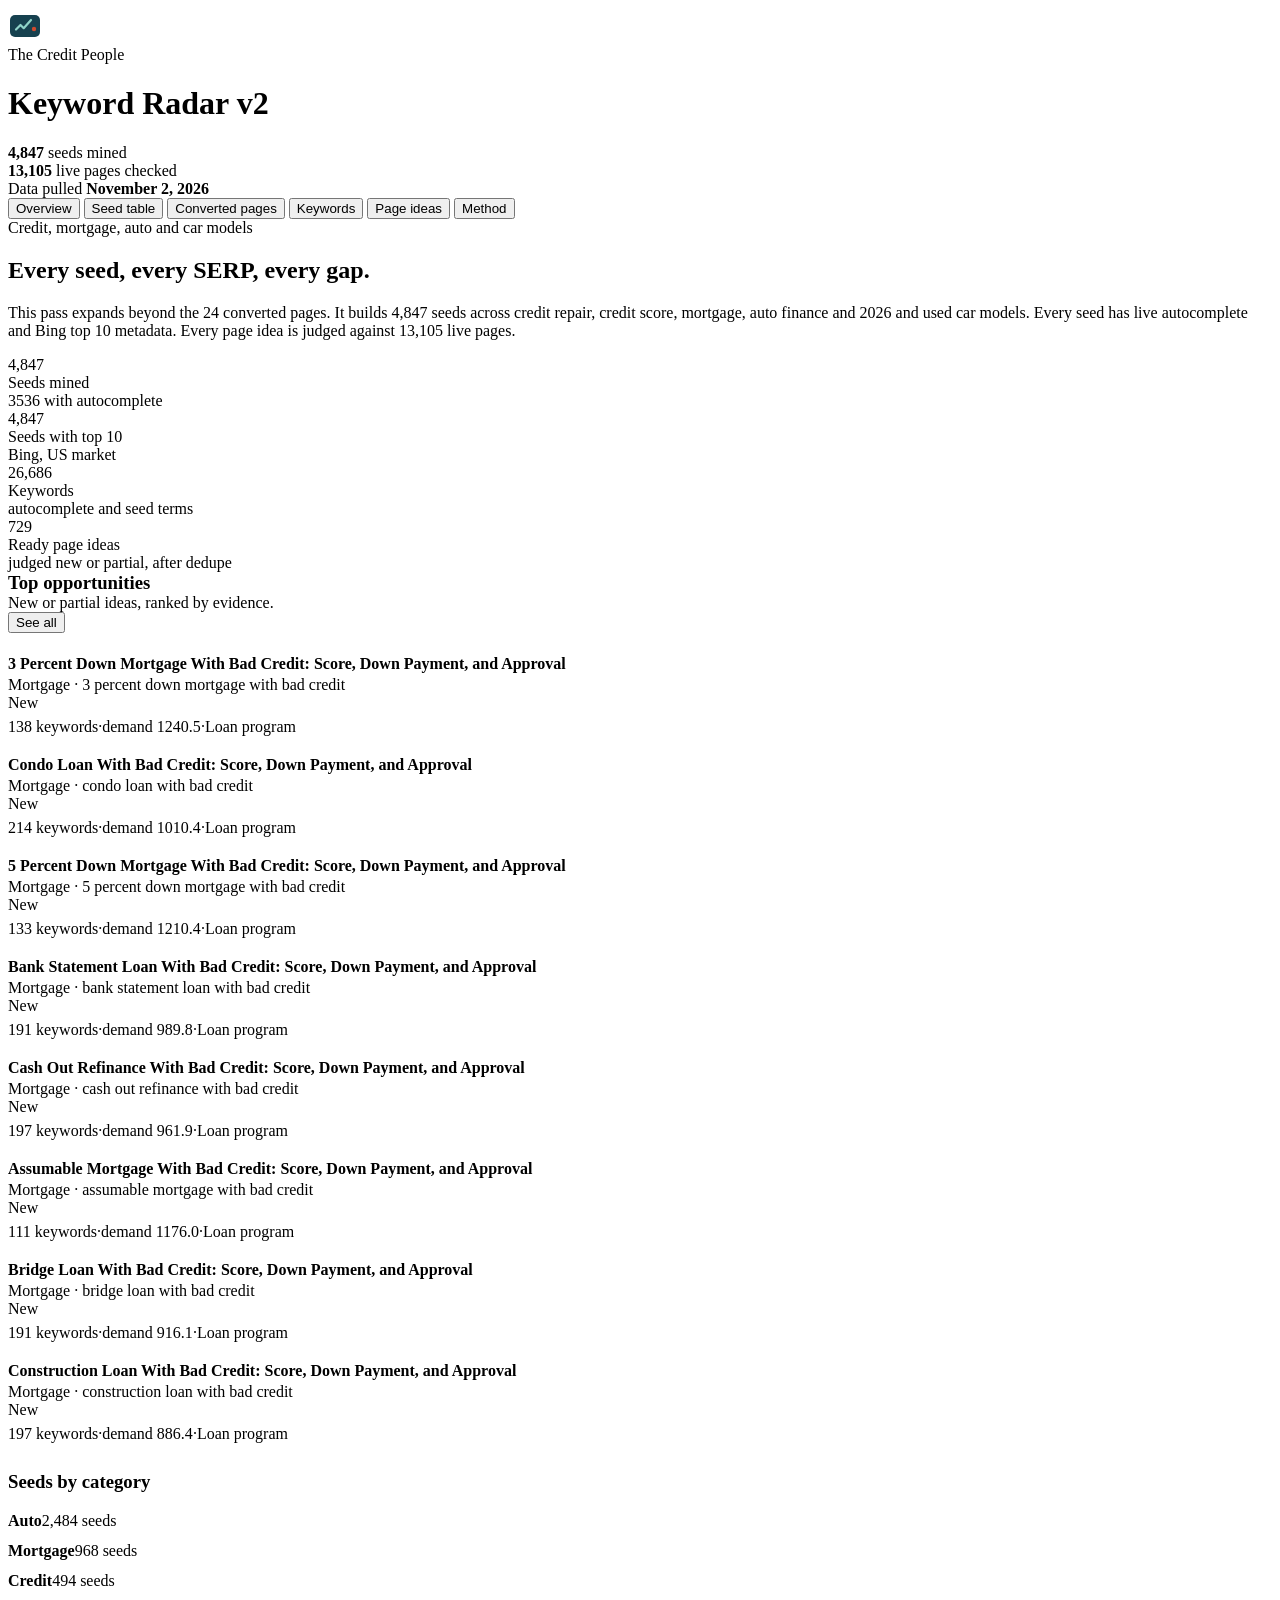
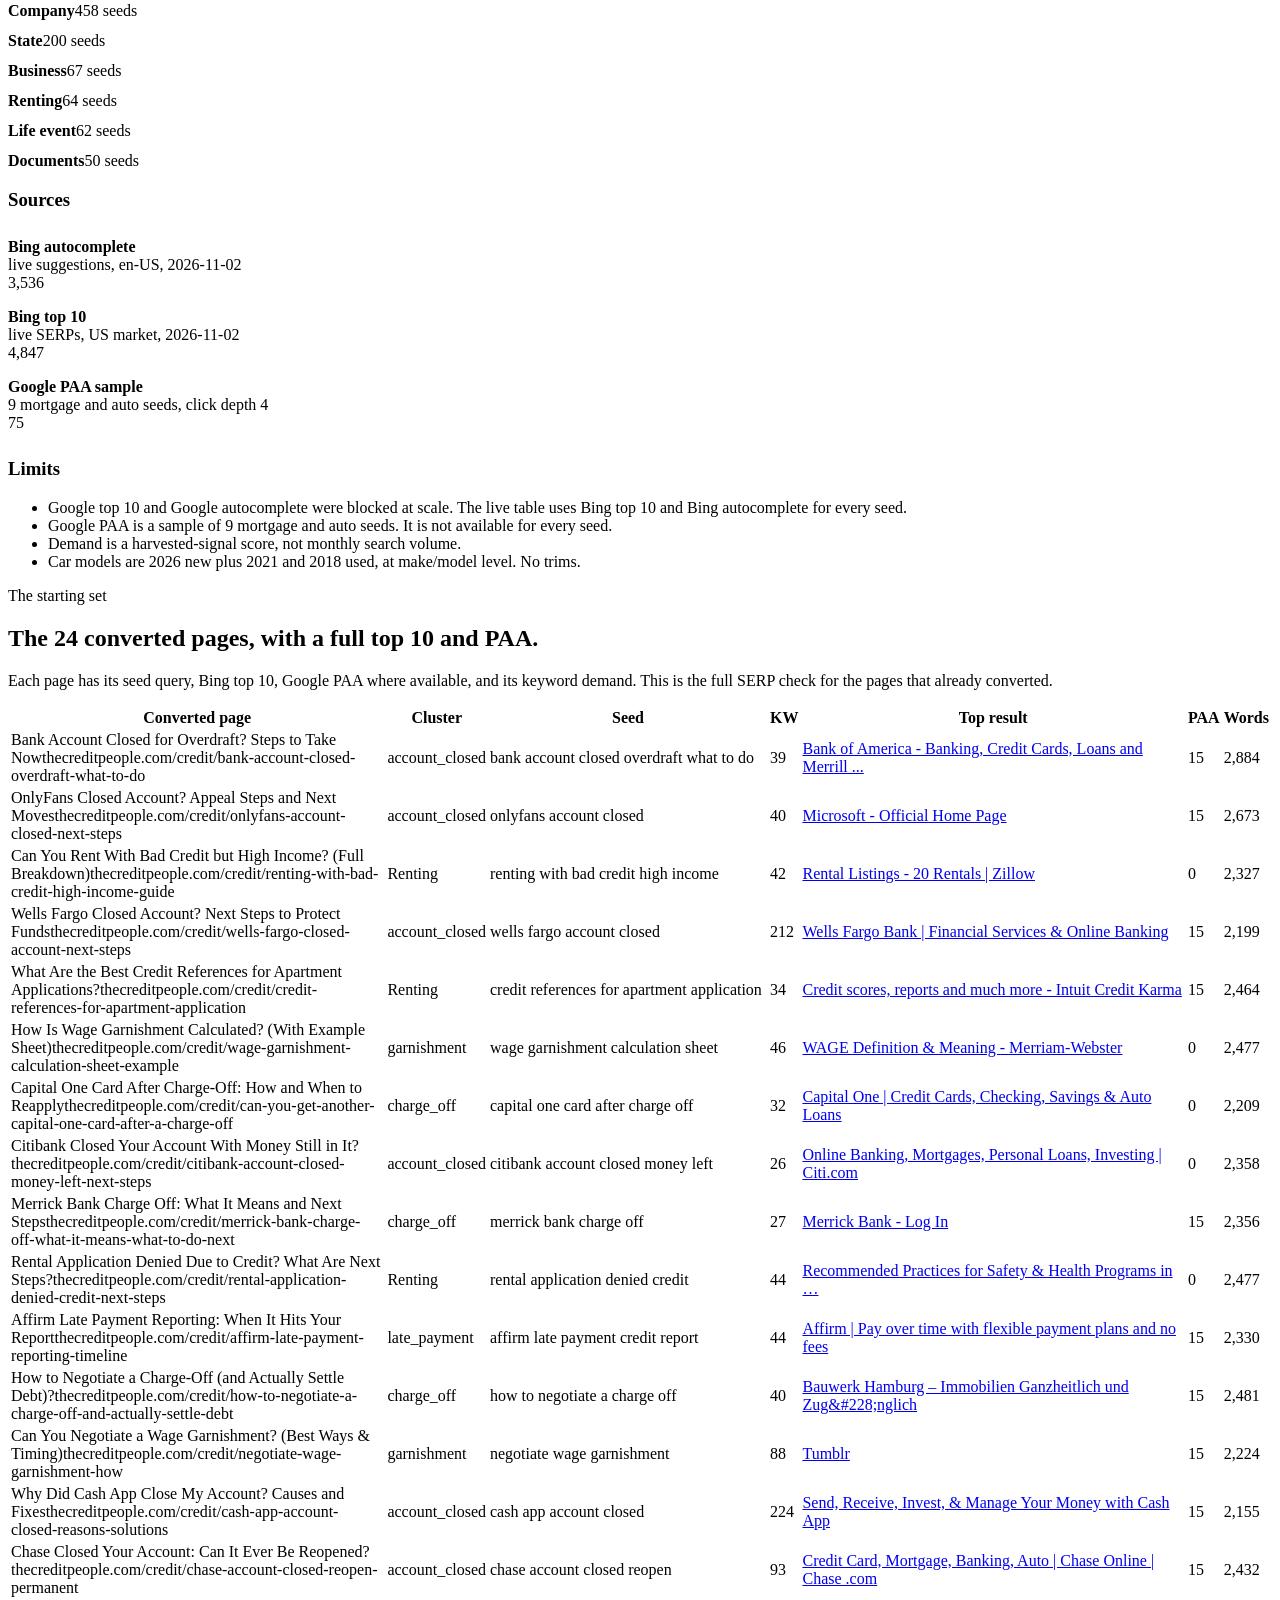
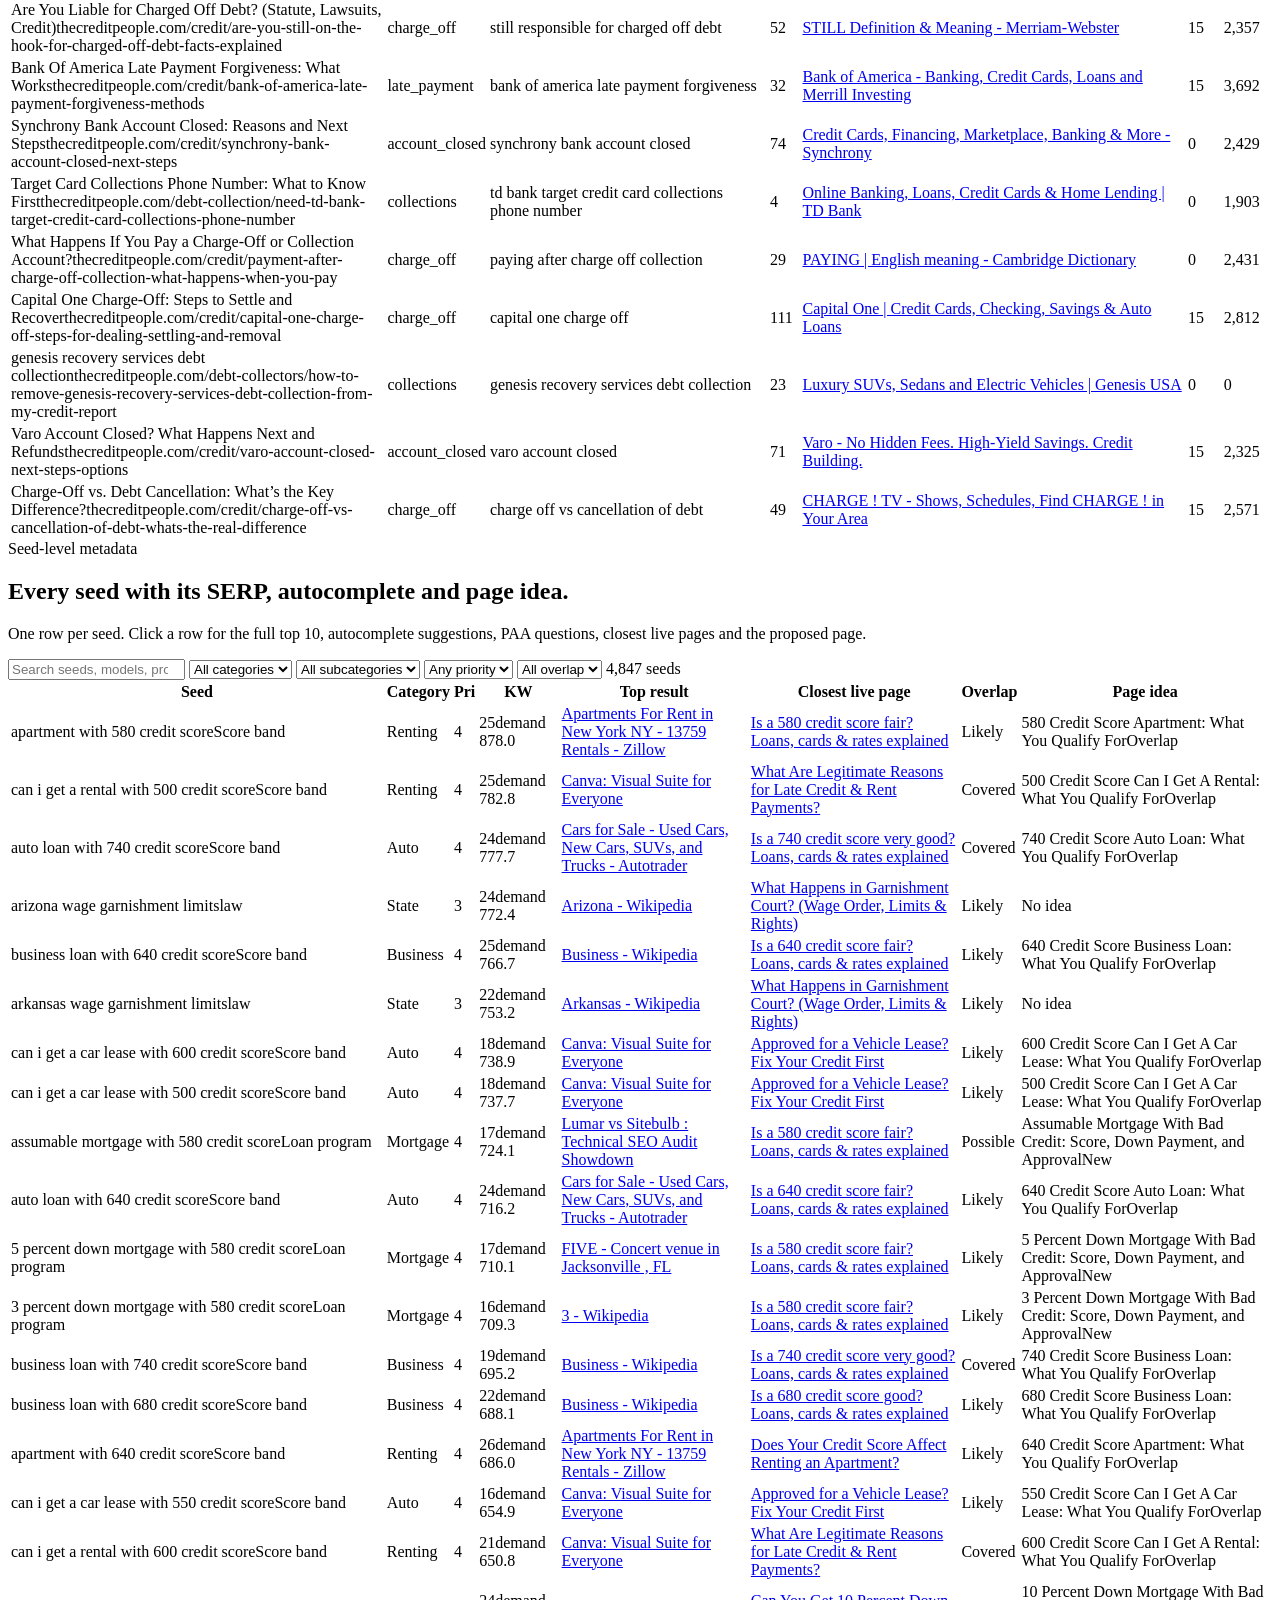
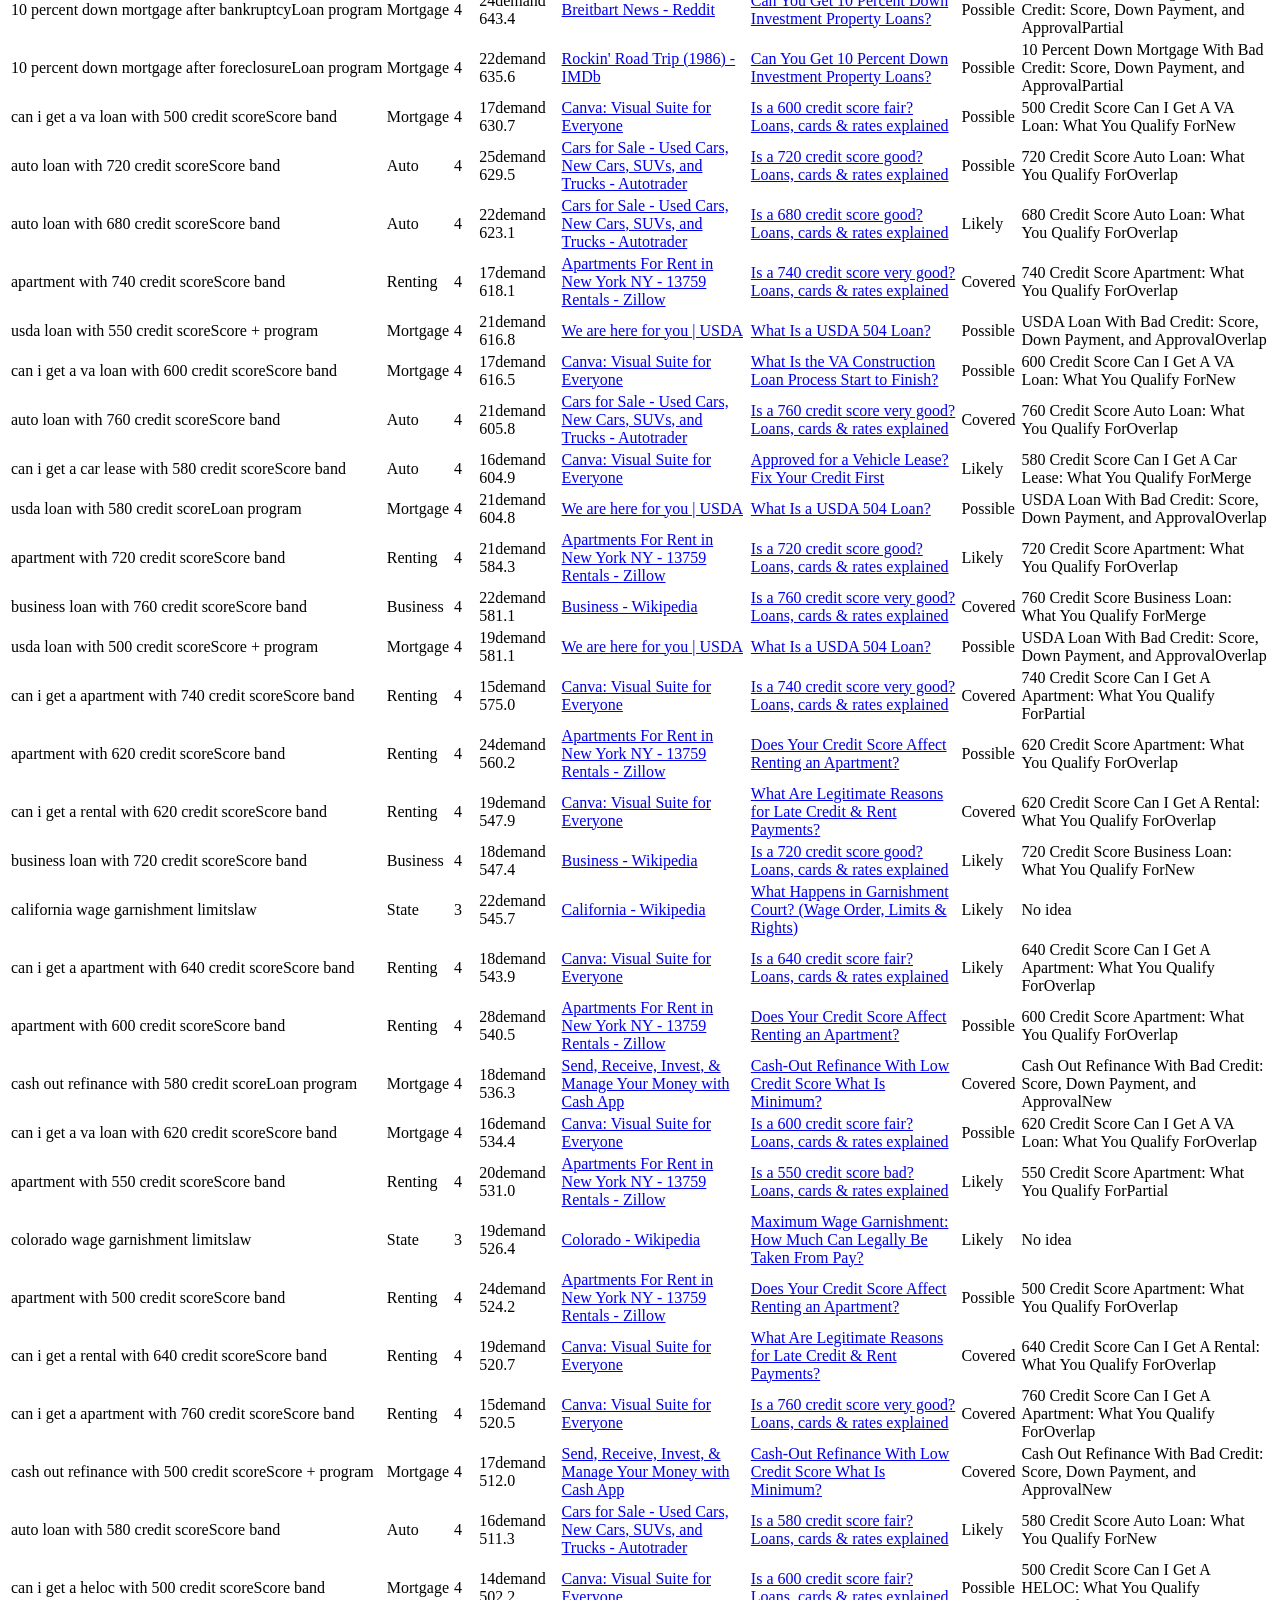
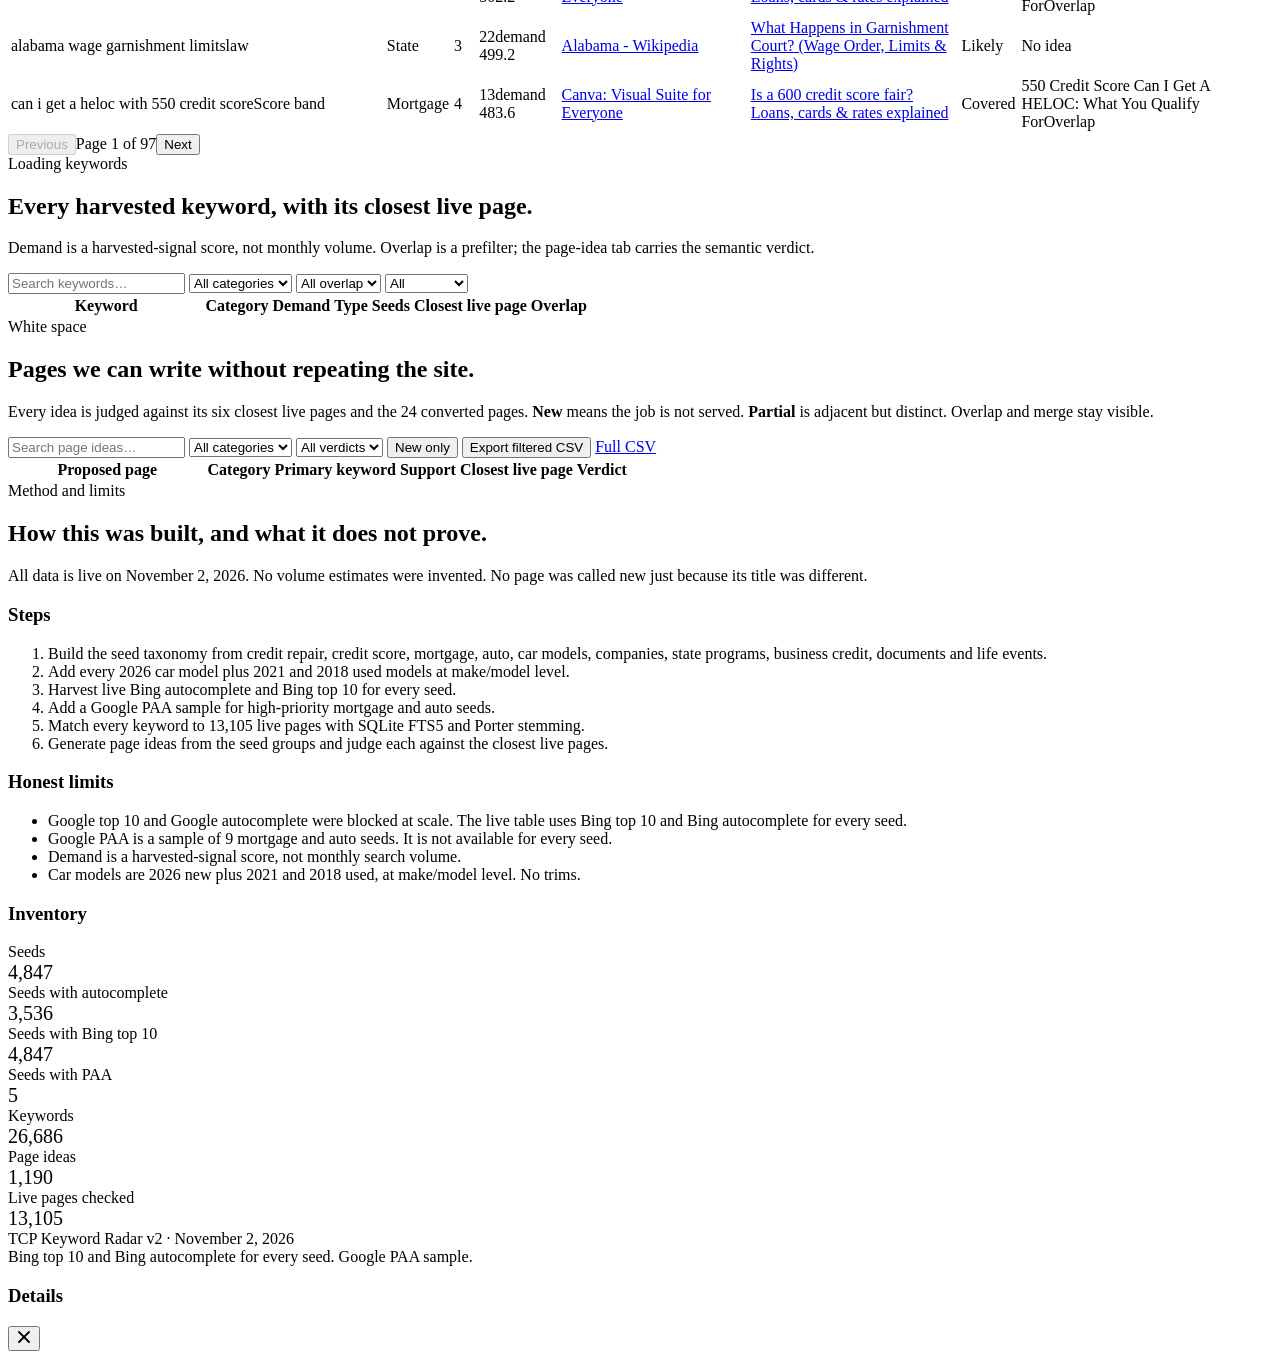
==== v2/index.html @ 8c94597b "Add v2 index.html" ====
<!DOCTYPE html>
<html lang="en">
<head>
<meta charset="utf-8">
<meta name="viewport" content="width=device-width, initial-scale=1">
<title>TCP Keyword Radar v2 | Credit, Mortgage, Auto</title>
<meta name="description" content="Full seed, SERP, autocomplete and PAA table for credit repair, mortgage, auto and car models.">
<link rel="preconnect" href="https://fonts.googleapis.com">
<link rel="preconnect" href="https://fonts.gstatic.com" crossorigin>
<link href="https://fonts.googleapis.com/css2?family=Inter:wght@400;600;700&display=swap" rel="stylesheet">
<link rel="stylesheet" href="styles.css">
</head>
<body>

<div class="loading" id="loading">
  <div class="spinner" aria-hidden="true"></div>
  <div>Loading seeds and SERP metadata…</div>
</div>

<header class="topbar">
  <div class="shell topbar-inner">
    <div class="brand">
      <svg width="34" height="34" viewBox="0 0 34 34" fill="none" aria-hidden="true">
        <rect x="2" y="7" width="30" height="22" rx="5" fill="#16414f"/>
        <path d="M8 21.5 12.5 17l3.2 3.2L23 12" stroke="#8fd3c8" stroke-width="2.2" stroke-linecap="round" stroke-linejoin="round"/>
        <circle cx="26" cy="21" r="2.2" fill="#cd4b2f"/>
      </svg>
      <div>
        <span class="eyebrow">The Credit People</span>
        <h1>Keyword Radar v2</h1>
      </div>
    </div>
    <div class="meta">
      <div><strong id="meta-seeds">4,847</strong> seeds mined</div>
      <div><strong id="meta-pages">13,105</strong> live pages checked</div>
      <div>Data pulled <strong>November 2, 2026</strong></div>
    </div>
  </div>
</header>

<nav class="tabs" aria-label="Sections">
  <div class="shell tabs-inner">
    <button class="tab active" data-view="overview">Overview</button>
    <button class="tab" data-view="seeds">Seed table</button>
    <button class="tab" data-view="converted">Converted pages</button>
    <button class="tab" data-view="keywords">Keywords</button>
    <button class="tab" data-view="ideas">Page ideas</button>
    <button class="tab" data-view="method">Method</button>
  </div>
</nav>

<main class="shell">

  <section class="view active" id="view-overview">
    <div class="hero">
      <div class="kicker">Credit, mortgage, auto and car models</div>
      <h2>Every seed, every SERP, every gap.</h2>
      <p>This pass expands beyond the 24 converted pages. It builds 4,847 seeds across credit repair, credit score, mortgage, auto finance and 2026 and used car models. Every seed has live autocomplete and Bing top 10 metadata. Every page idea is judged against 13,105 live pages.</p>
    </div>
    <div class="grid grid-4" id="stat-grid"></div>
    <div class="grid grid-2">
      <div class="card">
        <div class="row between" style="margin-bottom:12px">
          <div><h3 style="margin:0">Top opportunities</h3><div class="small muted">New or partial ideas, ranked by evidence.</div></div>
          <button class="btn btn-ghost small" data-go="ideas">See all</button>
        </div>
        <div id="top-opportunities"></div>
      </div>
      <div class="card">
        <h3>Seeds by category</h3>
        <div id="cluster-chart"></div>
      </div>
    </div>
    <div class="grid grid-2">
      <div class="card"><h3>Sources</h3><div id="source-list"></div></div>
      <div class="card"><h3>Limits</h3><ul class="list muted" id="limit-list"></ul></div>
    </div>
  </section>

  <section class="view" id="view-converted">
    <div class="hero">
      <div class="kicker">The starting set</div>
      <h2>The 24 converted pages, with a full top 10 and PAA.</h2>
      <p>Each page has its seed query, Bing top 10, Google PAA where available, and its keyword demand. This is the full SERP check for the pages that already converted.</p>
    </div>
    <div class="table-wrap">
      <table>
        <thead><tr><th style="width:30%">Converted page</th><th>Cluster</th><th>Seed</th><th>KW</th><th>Top result</th><th>PAA</th><th>Words</th></tr></thead>
        <tbody id="conv-body"></tbody>
      </table>
    </div>
  </section>

  <section class="view" id="view-seeds">
    <div class="hero">
      <div class="kicker">Seed-level metadata</div>
      <h2>Every seed with its SERP, autocomplete and page idea.</h2>
      <p>One row per seed. Click a row for the full top 10, autocomplete suggestions, PAA questions, closest live pages and the proposed page.</p>
    </div>
    <div class="filters">
      <input type="search" id="seed-search" placeholder="Search seeds, models, programs…" aria-label="Search seeds">
      <select id="seed-cluster" aria-label="Category"><option value="">All categories</option></select>
      <select id="seed-sub" aria-label="Subcategory"><option value="">All subcategories</option></select>
      <select id="seed-priority" aria-label="Priority"><option value="">Any priority</option><option value="5">5</option><option value="4">4</option><option value="3">3</option></select>
      <select id="seed-overlap" aria-label="Overlap"><option value="">All overlap</option><option value="clear">Clear</option><option value="possible">Possible</option><option value="likely">Likely</option><option value="covered">Covered</option></select>
      <span class="count" id="seed-count"></span>
    </div>
    <div class="table-wrap">
      <table>
        <thead><tr><th style="width:30%">Seed</th><th>Category</th><th>Pri</th><th>KW</th><th>Top result</th><th>Closest live page</th><th>Overlap</th><th>Page idea</th></tr></thead>
        <tbody id="seed-body"></tbody>
      </table>
    </div>
    <div class="pager" id="seed-pager"></div>
  </section>

  <section class="view" id="view-keywords">
    <div class="hero">
      <div class="kicker" id="kw-kicker">Loading keywords</div>
      <h2>Every harvested keyword, with its closest live page.</h2>
      <p>Demand is a harvested-signal score, not monthly volume. Overlap is a prefilter; the page-idea tab carries the semantic verdict.</p>
    </div>
    <div class="filters">
      <input type="search" id="kw-search" placeholder="Search keywords…" aria-label="Search keywords">
      <select id="kw-cluster" aria-label="Category"><option value="">All categories</option></select>
      <select id="kw-overlap" aria-label="Overlap"><option value="">All overlap</option><option value="clear">Clear</option><option value="possible">Possible</option><option value="likely">Likely</option><option value="covered">Covered</option></select>
      <select id="kw-type" aria-label="Type"><option value="">All</option><option value="q">Questions</option><option value="t">Topics</option></select>
      <span class="count" id="kw-count"></span>
    </div>
    <div class="table-wrap">
      <table>
        <thead><tr><th style="width:34%">Keyword</th><th>Category</th><th>Demand</th><th>Type</th><th>Seeds</th><th>Closest live page</th><th>Overlap</th></tr></thead>
        <tbody id="kw-body"></tbody>
      </table>
    </div>
    <div class="pager" id="kw-pager"></div>
  </section>

  <section class="view" id="view-ideas">
    <div class="hero">
      <div class="kicker">White space</div>
      <h2>Pages we can write without repeating the site.</h2>
      <p>Every idea is judged against its six closest live pages and the 24 converted pages. <strong>New</strong> means the job is not served. <strong>Partial</strong> is adjacent but distinct. Overlap and merge stay visible.</p>
    </div>
    <div class="filters">
      <input type="search" id="idea-search" placeholder="Search page ideas…" aria-label="Search page ideas">
      <select id="idea-cluster" aria-label="Category"><option value="">All categories</option></select>
      <select id="idea-verdict" aria-label="Verdict"><option value="">All verdicts</option><option value="new">New</option><option value="partial">Partial</option><option value="overlap">Overlap</option><option value="merge">Merge</option><option value="pending">Pending</option></select>
      <button class="btn btn-ghost" id="idea-clear">New only</button>
      <button class="btn btn-ghost" id="idea-export">Export filtered CSV</button>
      <a class="btn btn-ghost" href="data/opportunities.csv" download>Full CSV</a>
      <span class="count" id="idea-count"></span>
    </div>
    <div class="table-wrap">
      <table>
        <thead><tr><th style="width:32%">Proposed page</th><th>Category</th><th>Primary keyword</th><th>Support</th><th>Closest live page</th><th>Verdict</th></tr></thead>
        <tbody id="idea-body"></tbody>
      </table>
    </div>
    <div class="pager" id="idea-pager"></div>
  </section>

  <section class="view" id="view-method">
    <div class="hero">
      <div class="kicker">Method and limits</div>
      <h2>How this was built, and what it does not prove.</h2>
      <p>All data is live on November 2, 2026. No volume estimates were invented. No page was called new just because its title was different.</p>
    </div>
    <div class="grid grid-2">
      <div class="card"><h3>Steps</h3><ol class="list muted" id="method-steps"></ol></div>
      <div class="card"><h3>Honest limits</h3><ul class="list muted" id="method-limits"></ul></div>
    </div>
    <div class="card"><h3>Inventory</h3><div id="inventory"></div></div>
  </section>

</main>

<footer><div class="shell"><div>TCP Keyword Radar v2 · November 2, 2026</div><div>Bing top 10 and Bing autocomplete for every seed. Google PAA sample.</div></div></footer>

<div class="overlay" id="overlay"></div>
<aside class="drawer" id="drawer" aria-hidden="true">
  <div class="drawer-head">
    <div><h3 id="drawer-title">Details</h3><div class="drawer-sub" id="drawer-sub"></div></div>
    <button class="icon-btn" id="drawer-close" aria-label="Close details"><svg width="16" height="16" viewBox="0 0 16 16" fill="none"><path d="M3 3l10 10M13 3L3 13" stroke="currentColor" stroke-width="1.8" stroke-linecap="round"/></svg></button>
  </div>
  <div class="drawer-body" id="drawer-body"></div>
</aside>

<script src="data/meta.js"></script>
<script src="data/seeds.js"></script>
<script src="data/converted.js"></script>
<script src="app.js"></script>
</body>
</html>
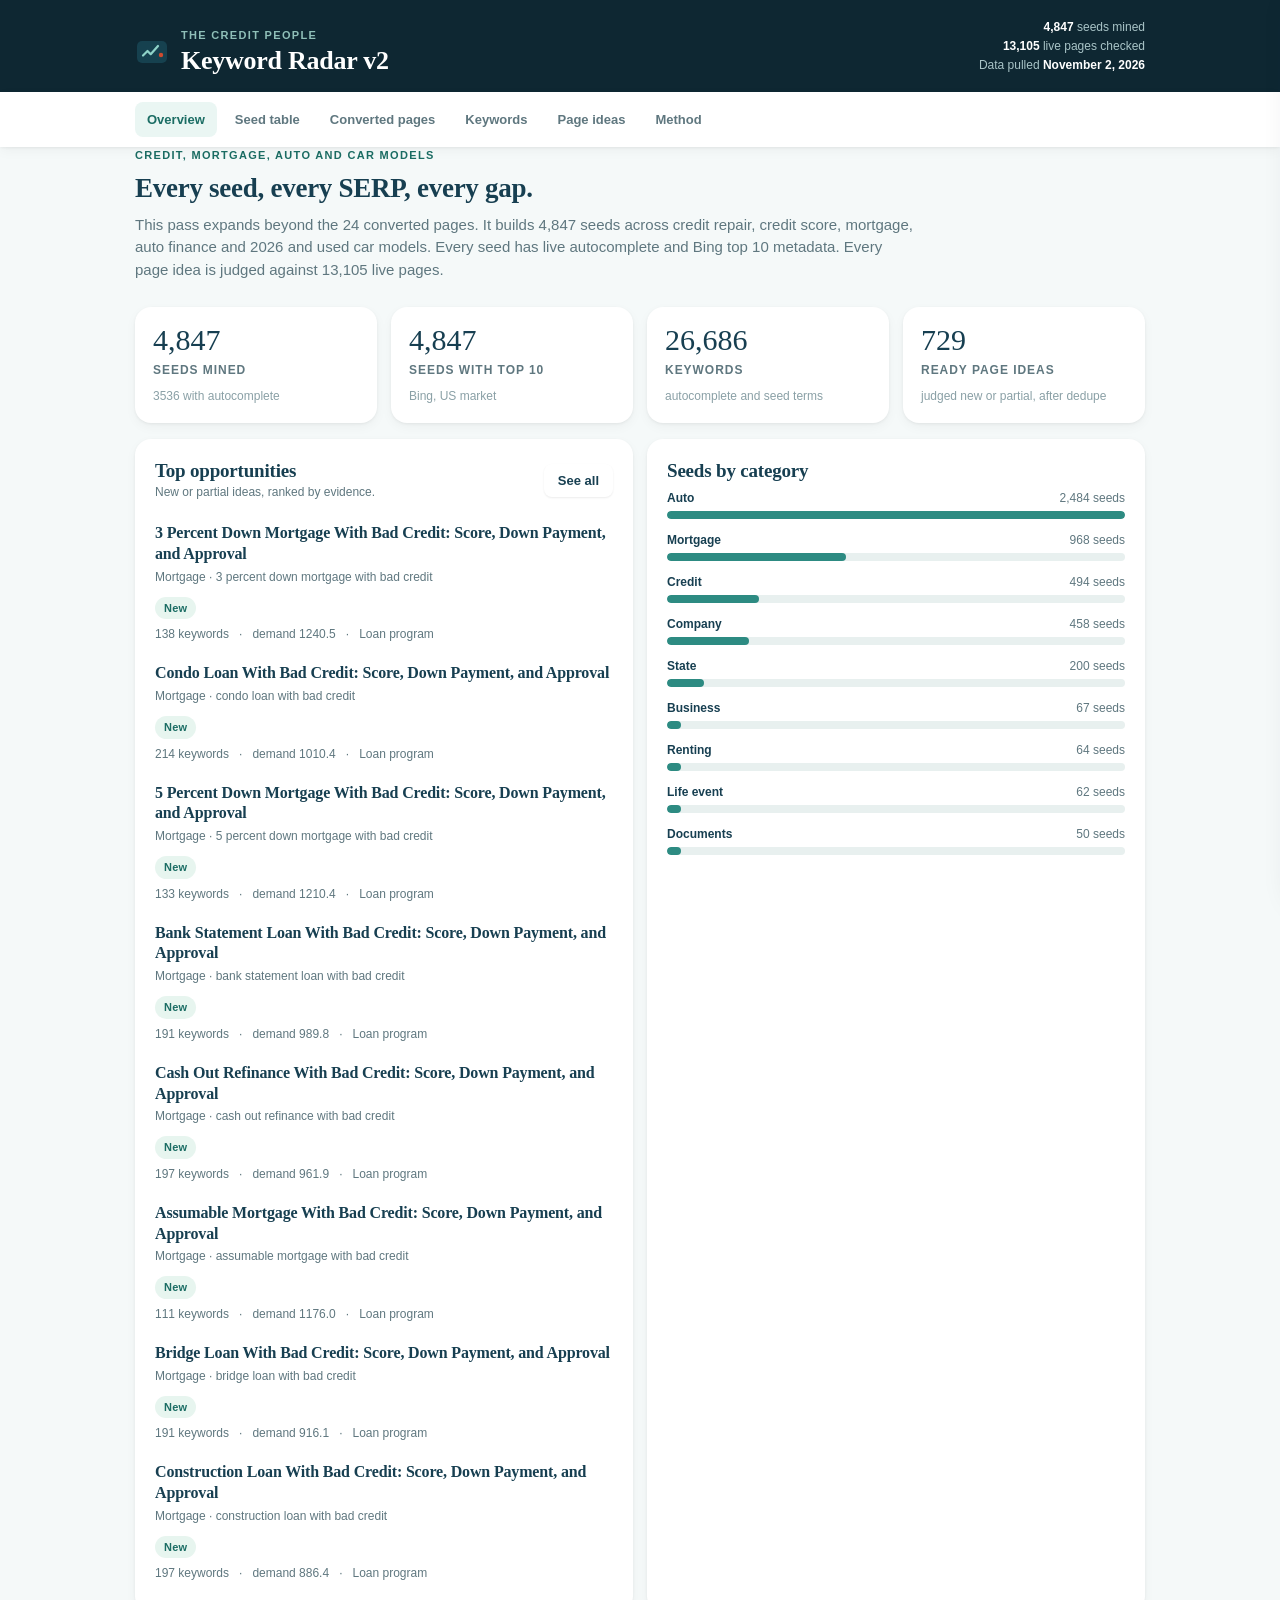
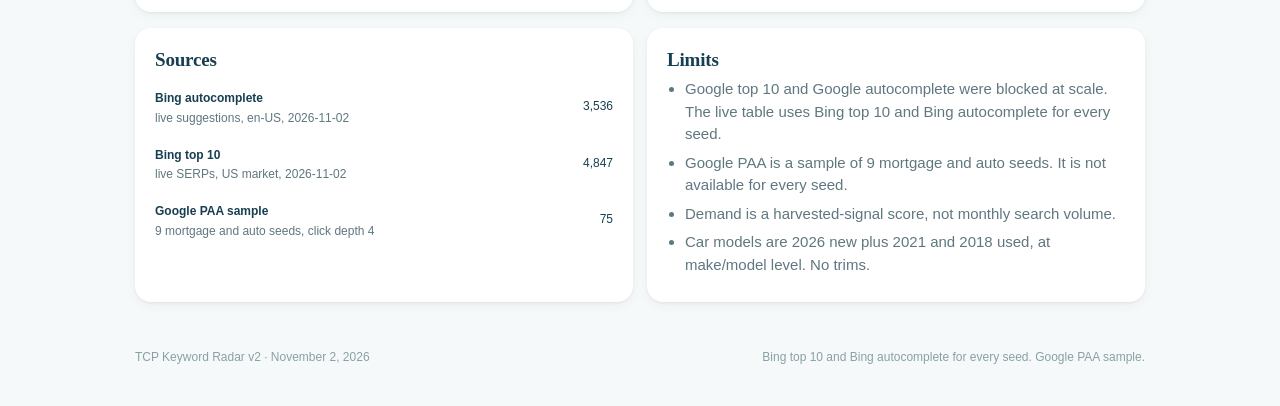
==== commit c0bec2a6: "Update v2 dashboard" ====
--- a/v2/index.html
+++ b/v2/index.html
@@ -107,7 +107,7 @@
     </div>
     <div class="table-wrap">
       <table>
-        <thead><tr><th style="width:30%">Seed</th><th>Category</th><th>Pri</th><th>KW</th><th>Top result</th><th>Closest live page</th><th>Overlap</th><th>Page idea</th></tr></thead>
+        <thead><tr><th style="width:32%">Seed</th><th style="width:25%">Top relevant result</th><th style="width:21%">Closest live page</th><th>Overlap</th><th style="width:20%">Page idea</th></tr></thead>
         <tbody id="seed-body"></tbody>
       </table>
     </div>
--- a/v2/styles.css
+++ b/v2/styles.css
@@ -0,0 +1,375 @@
+:root {
+  --shell: 1050px;
+  --ink: #173f51;
+  --navy: #0e2732;
+  --muted: #5f777f;
+  --soft: #8aa0a6;
+  --bg: #f5f9f9;
+  --card: #ffffff;
+  --teal: #2d8b82;
+  --teal-deep: #1b6d64;
+  --coral: #cd4b2f;
+  --coral-soft: #fdf1ec;
+  --link: #0066cc;
+  --link-hover: #004499;
+  --shadow: 0 1px 3px rgba(0, 0, 0, 0.06), 0 4px 12px rgba(0, 0, 0, 0.04);
+  --shadow-sm: 0 1px 2px rgba(0, 0, 0, 0.08);
+  --radius: 16px;
+  --radius-sm: 8px;
+}
+
+* { box-sizing: border-box; }
+
+html { scroll-behavior: smooth; }
+
+body {
+  margin: 0;
+  background: var(--bg);
+  color: var(--ink);
+  font-family: Inter, -apple-system, BlinkMacSystemFont, "Segoe UI", Arial, sans-serif;
+  font-size: 15px;
+  line-height: 1.5;
+  -webkit-font-smoothing: antialiased;
+}
+
+h1, h2, h3, h4 {
+  font-family: Georgia, "Times New Roman", serif;
+  font-weight: 600;
+  letter-spacing: -0.01em;
+  margin: 0 0 10px;
+  color: var(--ink);
+}
+
+h1 { font-size: 28px; line-height: 1.15; }
+h2 { font-size: 24px; line-height: 1.2; }
+h3 { font-size: 19px; line-height: 1.25; }
+h4 { font-size: 16px; line-height: 1.3; }
+
+p { margin: 0 0 12px; }
+a { color: var(--link); text-decoration: underline; text-underline-offset: 2.5px; }
+a:hover { color: var(--link-hover); }
+
+.shell { width: 100%; max-width: var(--shell); margin: 0 auto; padding: 0 20px; }
+
+.topbar {
+  background: var(--navy);
+  color: #dce9ec;
+  margin: 0;
+  padding: 18px 0 16px;
+}
+.topbar-inner { display: flex; align-items: flex-end; justify-content: space-between; gap: 20px; }
+.brand { display: flex; align-items: center; gap: 12px; min-width: 0; }
+.brand svg { flex: 0 0 auto; }
+.brand .eyebrow {
+  display: block;
+  font-size: 11px;
+  letter-spacing: 0.12em;
+  text-transform: uppercase;
+  color: #8fbfb8;
+  font-weight: 700;
+  margin-bottom: 2px;
+}
+.brand h1 { color: #ffffff; margin: 0; font-size: 26px; }
+.topbar .meta { text-align: right; font-size: 12px; color: #a9c4c7; line-height: 1.6; }
+.topbar .meta strong { color: #ffffff; font-weight: 600; }
+
+.tabs { background: var(--card); box-shadow: var(--shadow); margin: 0; position: sticky; top: 0; z-index: 30; }
+.tabs-inner { display: flex; gap: 6px; overflow-x: auto; padding: 10px 20px; scrollbar-width: none; }
+.tabs-inner::-webkit-scrollbar { display: none; }
+.tab {
+  appearance: none;
+  border: 0;
+  background: transparent;
+  color: var(--muted);
+  font: inherit;
+  font-size: 13px;
+  font-weight: 600;
+  padding: 8px 12px;
+  border-radius: var(--radius-sm);
+  cursor: pointer;
+  white-space: nowrap;
+}
+.tab:hover { background: #f1f7f6; color: var(--ink); }
+.tab.active { background: #eaf6f3; color: var(--teal-deep); }
+
+main { padding: 30px 0 60px; }
+.view { display: none; }
+.view.active { display: block; }
+
+.hero { margin-bottom: 26px; }
+.hero .kicker {
+  font-size: 11px;
+  font-weight: 700;
+  letter-spacing: 0.12em;
+  text-transform: uppercase;
+  color: var(--teal-deep);
+  margin-bottom: 8px;
+}
+.hero h2 { font-size: 27px; max-width: 780px; }
+.hero p { color: var(--muted); max-width: 780px; font-size: 15px; }
+
+.grid { display: grid; gap: 14px; }
+.grid-4 { grid-template-columns: repeat(4, minmax(0, 1fr)); }
+.grid-3 { grid-template-columns: repeat(3, minmax(0, 1fr)); }
+.grid-2 { grid-template-columns: repeat(2, minmax(0, 1fr)); }
+
+.card {
+  background: var(--card);
+  border-radius: var(--radius);
+  box-shadow: var(--shadow);
+  padding: 20px;
+  margin: 0 0 16px;
+}
+.card.tight { padding: 16px; }
+.card h3 { margin-bottom: 6px; }
+.card .sub { color: var(--muted); font-size: 13px; margin-bottom: 12px; }
+
+.stat { padding: 18px; }
+.stat .num { font-family: Georgia, serif; font-size: 30px; line-height: 1; font-variant-numeric: tabular-nums; margin-bottom: 6px; }
+.stat .lbl { font-size: 12px; color: var(--muted); text-transform: uppercase; letter-spacing: 0.08em; font-weight: 700; }
+.stat .note { font-size: 12px; color: var(--soft); margin-top: 8px; }
+
+.row { display: flex; align-items: center; gap: 10px; flex-wrap: wrap; }
+.between { justify-content: space-between; }
+.muted { color: var(--muted); }
+.small { font-size: 12px; }
+.mono { font-variant-numeric: tabular-nums; }
+.nowrap { white-space: nowrap; }
+
+.badge {
+  display: inline-block;
+  padding: 3px 9px;
+  border-radius: 999px;
+  font-size: 11px;
+  font-weight: 700;
+  letter-spacing: 0.02em;
+  white-space: nowrap;
+  background: #eef4f4;
+  color: #4b636d;
+}
+.badge.clear, .badge.new { background: #e7f5ef; color: #1b6d64; }
+.badge.possible, .badge.partial { background: #eef4fb; color: #2b5d8a; }
+.badge.likely { background: #fdf3e7; color: #8a5a1f; }
+.badge.covered, .badge.overlap, .badge.merge { background: #fdecea; color: #9b3a2a; }
+.badge.pending { background: #f0f0f3; color: #5e5e6b; }
+.badge.coral { background: var(--coral-soft); color: var(--coral); }
+
+.chip {
+  display: inline-block;
+  padding: 4px 9px;
+  border-radius: 999px;
+  font-size: 11px;
+  font-weight: 600;
+  background: #f2f7f7;
+  color: var(--muted);
+  box-shadow: var(--shadow-sm);
+}
+
+.btn {
+  appearance: none;
+  border: 0;
+  font: inherit;
+  font-size: 13px;
+  font-weight: 700;
+  padding: 9px 14px;
+  border-radius: var(--radius-sm);
+  cursor: pointer;
+  display: inline-flex;
+  align-items: center;
+  gap: 7px;
+  text-decoration: none;
+  line-height: 1.2;
+}
+.btn-primary {
+  background: linear-gradient(135deg, #e85d41 0%, #cd4b2f 50%, #b83318 100%);
+  color: #ffffff !important;
+  box-shadow: 0 8px 24px rgba(232, 93, 65, 0.32);
+}
+.btn-primary:hover { background: linear-gradient(135deg, #f06a4f 0%, #e85d41 50%, #cd4b2f 100%); color: #fff !important; }
+.btn-ghost { background: var(--card); color: var(--ink); box-shadow: var(--shadow-sm); }
+.btn-ghost:hover { background: #f4f9f8; color: var(--ink); }
+.btn:active { transform: translateY(0) scale(0.98); }
+.btn:focus-visible, .tab:focus-visible, input:focus-visible, select:focus-visible, .rowlink:focus-visible {
+  outline: 2px solid var(--teal);
+  outline-offset: 2px;
+}
+
+.filters {
+  display: flex;
+  gap: 8px;
+  flex-wrap: wrap;
+  align-items: center;
+  margin-bottom: 12px;
+}
+.filters input[type="search"], .filters input[type="text"], .filters select {
+  appearance: none;
+  border: 0;
+  background: var(--card);
+  box-shadow: var(--shadow-sm);
+  border-radius: var(--radius-sm);
+  padding: 9px 12px;
+  font: inherit;
+  font-size: 13px;
+  color: var(--ink);
+  min-height: 38px;
+}
+.filters input[type="search"] { flex: 1 1 260px; min-width: 200px; }
+.filters select { padding-right: 30px; }
+.filters .count { font-size: 12px; color: var(--muted); margin-left: auto; }
+
+.table-wrap {
+  overflow: auto;
+  max-height: 70vh;
+  border-radius: var(--radius);
+  background: var(--card);
+  box-shadow: var(--shadow);
+}
+table { width: 100%; border-collapse: collapse; font-size: 13px; }
+thead th {
+  position: sticky;
+  top: 0;
+  z-index: 2;
+  background: #eef6f5;
+  color: #3f5c64;
+  text-align: left;
+  font-size: 11px;
+  letter-spacing: 0.06em;
+  text-transform: uppercase;
+  padding: 11px 12px;
+  white-space: nowrap;
+}
+tbody td { padding: 10px 12px; vertical-align: top; background: var(--card); }
+tbody tr:nth-child(even) td { background: #fbfdfd; }
+tbody tr:hover td { background: #f2f9f8; }
+tbody tr { cursor: default; }
+.rowlink { cursor: pointer; }
+td.kw { min-width: 240px; max-width: 360px; font-weight: 600; }
+td .tiny { display: block; font-size: 11px; color: var(--soft); font-weight: 400; margin-top: 2px; }
+td.url { max-width: 260px; overflow: hidden; text-overflow: ellipsis; white-space: nowrap; }
+
+.pager { display: flex; align-items: center; gap: 8px; justify-content: flex-end; margin-top: 12px; }
+.pager button {
+  appearance: none; border: 0; background: var(--card); box-shadow: var(--shadow-sm);
+  border-radius: 8px; padding: 7px 10px; font: inherit; font-size: 12px; cursor: pointer; color: var(--ink);
+}
+.pager button:disabled { opacity: 0.4; cursor: default; }
+.pager .page { font-size: 12px; color: var(--muted); }
+
+.bar { height: 8px; background: #e8f0ef; border-radius: 999px; overflow: hidden; }
+.bar > span { display: block; height: 100%; background: var(--teal); border-radius: 999px; }
+.bar.coral > span { background: var(--coral); }
+
+.cluster-grid { display: grid; gap: 12px; grid-template-columns: repeat(2, minmax(0, 1fr)); }
+.cluster-card { padding: 16px; }
+.cluster-card .top { display: flex; justify-content: space-between; gap: 10px; margin-bottom: 8px; }
+.cluster-card .top strong { font-size: 15px; }
+.cluster-card .nums { font-size: 12px; color: var(--muted); margin-top: 6px; }
+
+.idea-card { padding: 16px; }
+.idea-card h4 { margin-bottom: 4px; font-family: Georgia, serif; font-size: 16px; }
+.idea-card .slug { font-size: 11px; color: var(--soft); word-break: break-all; margin-bottom: 8px; }
+.idea-card .why { font-size: 13px; color: var(--muted); }
+
+.kv { display: grid; grid-template-columns: 140px 1fr; gap: 8px 12px; font-size: 13px; margin: 10px 0 0; }
+.kv dt { color: var(--muted); font-size: 12px; }
+.kv dd { margin: 0; }
+
+.list { margin: 0; padding-left: 18px; }
+.list li { margin-bottom: 6px; }
+
+.callout {
+  background: #f0f9f7;
+  border-radius: 12px;
+  padding: 14px 16px;
+  margin: 0 0 14px;
+  box-shadow: var(--shadow-sm);
+}
+.callout.warm { background: #fdf1ec; }
+.callout.neutral { background: #f7fbfb; }
+.callout .kicker {
+  font-size: 10px;
+  font-weight: 800;
+  letter-spacing: 0.1em;
+  text-transform: uppercase;
+  color: var(--teal-deep);
+  margin-bottom: 4px;
+}
+.callout.warm .kicker { color: var(--coral); }
+.callout p:last-child { margin-bottom: 0; }
+
+.overlay {
+  position: fixed;
+  inset: 0;
+  background: rgba(14, 39, 50, 0.32);
+  z-index: 60;
+  display: none;
+}
+.overlay.open { display: block; }
+.drawer {
+  position: fixed;
+  top: 0;
+  right: 0;
+  bottom: 0;
+  width: min(620px, 100%);
+  background: var(--card);
+  z-index: 70;
+  box-shadow: -10px 0 30px rgba(14, 39, 50, 0.14);
+  transform: translateX(104%);
+  transition: transform 0.2s ease;
+  display: flex;
+  flex-direction: column;
+}
+.drawer.open { transform: translateX(0); }
+.drawer-head { padding: 18px 20px 12px; display: flex; justify-content: space-between; gap: 12px; align-items: flex-start; }
+.drawer-body { padding: 0 20px 24px; overflow-y: auto; }
+.drawer h3 { font-size: 21px; margin-bottom: 4px; }
+.drawer .drawer-sub { font-size: 12px; color: var(--muted); word-break: break-all; }
+.icon-btn {
+  appearance: none; border: 0; background: #f2f7f7; border-radius: 8px; width: 34px; height: 34px;
+  display: inline-flex; align-items: center; justify-content: center; cursor: pointer; color: var(--ink); flex: 0 0 auto;
+}
+.icon-btn:hover { background: #e7f2f0; }
+
+.section-title { display: flex; align-items: baseline; justify-content: space-between; gap: 12px; margin: 26px 0 12px; }
+.section-title h2 { margin: 0; font-size: 22px; }
+.section-title .small { color: var(--muted); }
+
+.empty { padding: 30px 20px; text-align: center; color: var(--muted); }
+
+footer { padding: 30px 0 40px; color: var(--soft); font-size: 12px; }
+footer .shell { display: flex; justify-content: space-between; gap: 20px; flex-wrap: wrap; }
+
+.loading {
+  position: fixed; inset: 0; background: var(--bg); z-index: 100;
+  display: flex; align-items: center; justify-content: center; flex-direction: column; gap: 12px;
+  color: var(--muted); font-size: 13px;
+}
+.loading .spinner {
+  width: 28px; height: 28px; border-radius: 50%;
+  background: conic-gradient(var(--teal) 0 65%, #dcebe8 65% 100%);
+  -webkit-mask: radial-gradient(farthest-side, transparent calc(100% - 4px), #000 calc(100% - 3px));
+  mask: radial-gradient(farthest-side, transparent calc(100% - 4px), #000 calc(100% - 3px));
+  animation: spin 0.8s linear infinite;
+}
+@keyframes spin { to { transform: rotate(360deg); } }
+
+.sr { position: absolute; width: 1px; height: 1px; padding: 0; margin: -1px; overflow: hidden; clip: rect(0, 0, 0, 0); white-space: nowrap; }
+
+@media (max-width: 860px) {
+  .grid-4 { grid-template-columns: repeat(2, minmax(0, 1fr)); }
+  .grid-3, .grid-2, .cluster-grid { grid-template-columns: 1fr; }
+  .topbar-inner { align-items: flex-start; flex-direction: column; gap: 8px; }
+  .topbar .meta { text-align: left; }
+  .hero h2 { font-size: 23px; }
+}
+
+@media (max-width: 560px) {
+  .shell { padding: 0 14px; }
+  .grid-4 { grid-template-columns: 1fr 1fr; }
+  .stat .num { font-size: 25px; }
+  main { padding-top: 20px; }
+  .tabs-inner { padding: 8px 14px; }
+  .filters .count { width: 100%; margin-left: 0; }
+  .kv { grid-template-columns: 1fr; gap: 2px 0; }
+  .kv dt { margin-top: 6px; }
+}
